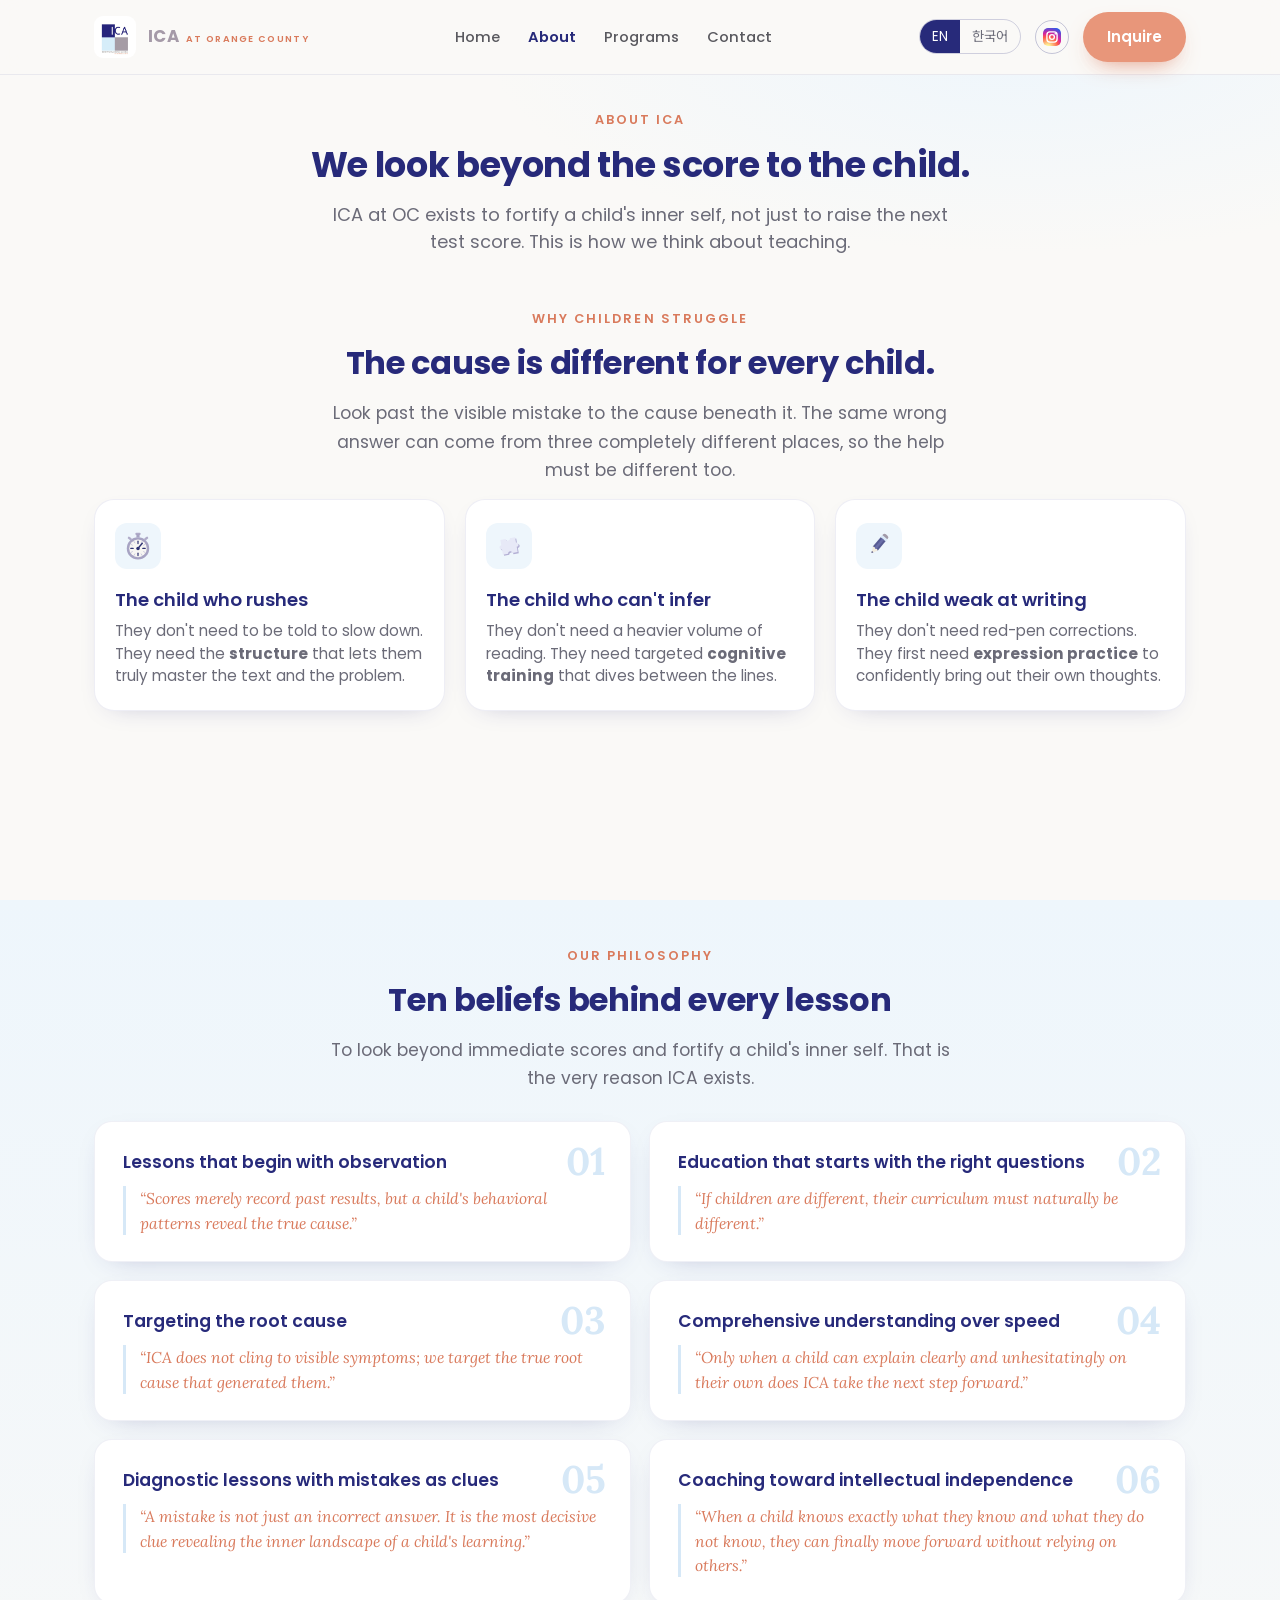
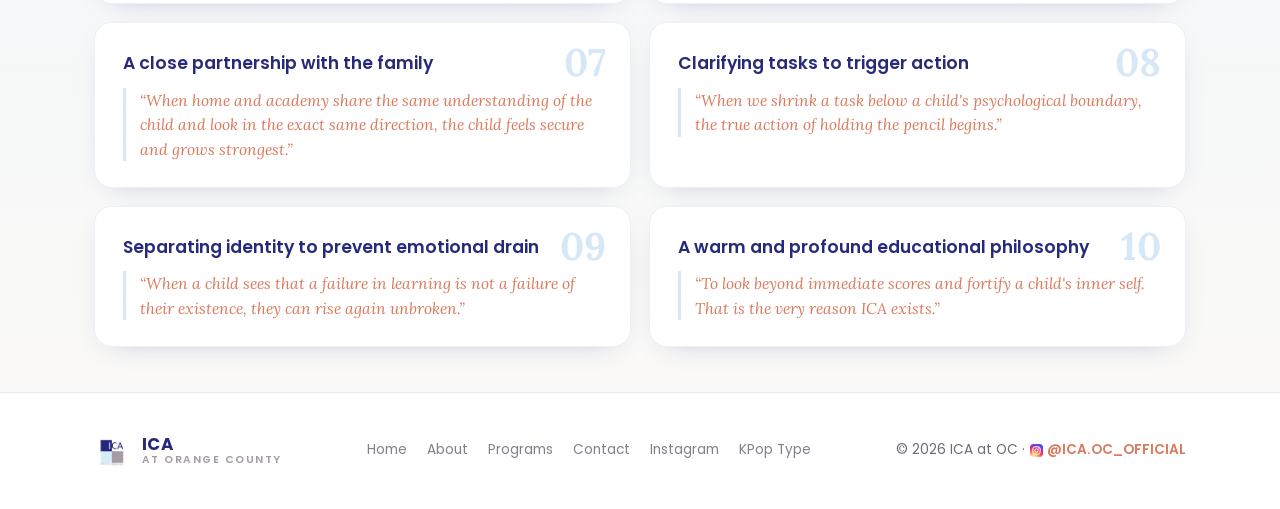
==== about.html @ a051e37c "Header brand on one line: ICA + smaller AT ORANGE COUNTY in logo coral; stacked fallback under 600px" ====
<!DOCTYPE html>
<html lang="en">
<head>
<meta charset="UTF-8" />
<meta name="viewport" content="width=device-width, initial-scale=1.0" />
<title>About — ICA at Orange County</title>
<meta name="description" content="The philosophy of ICA at Orange County: lessons that begin with observation, target the root cause, and fortify each child's inner self." />
<link rel="preconnect" href="https://fonts.googleapis.com" />
<link rel="preconnect" href="https://fonts.gstatic.com" crossorigin />
<link href="https://fonts.googleapis.com/css2?family=Poppins:wght@400;500;600;700&family=Noto+Sans+KR:wght@400;500;700&family=Lora:ital@0;1&display=swap" rel="stylesheet" />
<link rel="icon" type="image/jpeg" href="assets/logo.jpg" />
<link rel="stylesheet" href="assets/styles.css?v=45" />
</head>
<body data-lang="en">

<header>
  <div class="wrap nav">
    <a class="brand" href="index.html">
      <img src="assets/logo.jpg" alt="ICA logo" />
      <span style="line-height:1.15"><b>ICA</b><span>at Orange County</span></span>
    </a>
    <nav class="nav-links" id="navLinks">
      <a href="index.html" data-page="index.html" data-en="Home" data-ko="홈">Home</a>
      <a href="about.html" data-page="about.html" data-en="About" data-ko="소개">About</a>
      <a href="programs.html" data-page="programs.html" data-en="Programs" data-ko="프로그램">Programs</a>
      <a href="contact.html" data-page="contact.html" data-en="Contact" data-ko="문의">Contact</a>
    </nav>
    <div class="nav-actions">
      <div class="lang-toggle" role="group" aria-label="Language">
        <button id="enBtn" class="active" onclick="setLang('en')">EN</button>
        <button id="koBtn" onclick="setLang('ko')">한국어</button>
      </div>
      <a class="insta-btn" href="https://www.instagram.com/ica.oc_official/" target="_blank" rel="noopener" aria-label="Instagram"><img src="assets/instagram-icon.svg" alt="" width="18" height="18" style="border-radius:5px" /></a>
      <a href="contact.html" class="btn" data-en="Inquire" data-ko="상담 문의">Inquire</a>
      <button class="menu-btn" aria-label="menu" onclick="toggleMenu()">☰</button>
    </div>
  </div>
</header>

<!-- PAGE HERO -->
<section class="page-hero">
  <div class="wrap">
    <div class="eyebrow" data-en="About ICA" data-ko="ICA가 바라보는 교육">About ICA</div>
    <h1 data-en="We look beyond the score to the child." data-ko="점수 너머, 아이의 내면을 봅니다.">We look beyond the score to the child.</h1>
    <p data-en="ICA at OC exists to fortify a child's inner self, not just to raise the next test score. This is how we think about teaching." data-ko="ICA at OC는 눈앞의 성적을 올리는 것을 넘어, 아이가 배우는 과정에서 무엇을 느끼고 어떻게 생각하는지를 중요하게 봅니다. 아이의 강점은 살리고, 막히는 지점은 정확히 찾아 스스로 배우는 힘을 키우는 교육을 지향합니다.">ICA at OC exists to fortify a child's inner self, not just to raise the next test score. This is how we think about teaching.</p>
  </div>
</section>

<!-- WHY STRUGGLE -->
<section id="why">
  <div class="wrap">
    <div class="center">
      <div class="eyebrow" data-en="Why children struggle" data-ko="아이가 힘들어하는 이유는 저마다 다릅니다">Why children struggle</div>
      <h2 class="section-title" data-en="The cause is different for every child." data-ko="같은 실수라도, 그 원인은 아이마다 다릅니다.">The cause is different for every child.</h2>
      <p class="section-lead" data-en="Look past the visible mistake to the cause beneath it. The same wrong answer can come from three completely different places, so the help must be different too." data-ko="ICA는 정답을 알려 주기 전에, 아이의 생각이 어디에서 멈췄는지부터 살펴봅니다. 겉으로 드러난 실수는 비슷해 보여도 아이마다 막히는 지점이 다르고, 그 원인이 다르면 필요한 접근 또한 달라지기 때문입니다. 그래서 답을 건네기에 앞서, 아이의 생각이 멈춘 자리를 먼저 짚어냅니다.">Look past the visible mistake to the cause beneath it. The same wrong answer can come from three completely different places, so the help must be different too.</p>
    </div>
    <div class="prog-grid">
      <div class="pillar reveal"><div class="ic"><img src="assets/stopwatch-icon.svg" alt="" /></div><h3 data-en="The child who rushes" data-ko="습관적으로 서두르는 아이">The child who rushes</h3><p data-en="They don't need to be told to slow down. They need the <b>structure</b> that lets them truly master the text and the problem." data-ko="글과 문제를 파악하는 <b>‘구조’</b>를 보여주어야 합니다.">They don't need to be told to slow down. They need the structure that lets them truly master the text and the problem.</p></div>
      <div class="pillar reveal"><div class="ic"><img src="assets/puzzle-icon.svg" alt="" /></div><h3 data-en="The child who can't infer" data-ko="짐작해서 풀거나 추론이 약한 아이">The child who can't infer</h3><p data-en="They don't need a heavier volume of reading. They need targeted <b>cognitive training</b> that dives between the lines." data-ko="무작정 책을 많이 읽는다고 해결되지 않습니다. 글의 행간을 파고들고 논리적으로 생각하는 정교한 <b>‘사고 훈련’</b>이 필요합니다.">They don't need a heavier volume of reading. They need targeted cognitive training that dives between the lines.</p></div>
      <div class="pillar reveal"><div class="ic"><img src="assets/pencil-icon.svg" alt="" /></div><h3 data-en="The child weak at writing" data-ko="생각을 글로 표현하기 어려운 아이">The child weak at writing</h3><p data-en="They don't need red-pen corrections. They first need <b>expression practice</b> to confidently bring out their own thoughts." data-ko="맞춤법이나 문장 오류를 고치기 전에, 자기 생각을 꺼내고 순서 있게 정리하는 경험이 먼저입니다. 표현에 대한 자신감이 생기면 글의 구조와 완성도도 함께 자랍니다.">They don't need red-pen corrections. They first need expression practice to confidently bring out their own thoughts.</p></div>
    </div>
  </div>
</section>

<!-- PHILOSOPHY -->
<section id="philosophy" class="philosophy">
  <div class="wrap">
    <div class="center">
      <div class="eyebrow" data-en="Our Philosophy" data-ko="ICA의 교육 원칙">Our Philosophy</div>
      <h2 class="section-title" data-en="Ten beliefs behind every lesson" data-ko="모든 수업에 담긴 변하지 않는 철학">Ten beliefs behind every lesson</h2>
      <p class="section-lead" data-en="To look beyond immediate scores and fortify a child's inner self. That is the very reason ICA exists." data-ko="ICA가 모든 수업에서 지키는 교육 원칙은 아이를 깊이 이해하고 스스로 배우는 힘을 키우는 것입니다.">To look beyond immediate scores and fortify a child's inner self. That is the very reason ICA exists.</p>
    </div>
    <div class="values">
      <div class="value reveal"><div class="n">01</div><h3 data-en="Lessons that begin with observation" data-ko="관찰로부터 시작되는 수업">Lessons that begin with observation</h3><p class="quote" data-en="“Scores merely record past results, but a child's behavioral patterns reveal the true cause.”" data-ko="ICA는 무엇을 가르칠지 정하기 전에 아이를 먼저 정밀하게 읽어냅니다. 학업적인 공백만이 아니라 아이가 어떻게 생각하고 배우고 반응하는지, 그 내면의 태도와 과정까지 함께 살핍니다.">“Scores merely record past results, but a child's behavioral patterns reveal the true cause.”</p></div>
      <div class="value reveal"><div class="n">02</div><h3 data-en="Education that starts with the right questions" data-ko="질문에서 출발하는 교육">Education that starts with the right questions</h3><p class="quote" data-en="“If children are different, their curriculum must naturally be different.”" data-ko="ICA의 수업은 정해진 진도가 아니라 질문에서 시작됩니다. 이 아이가 지금 무엇을 이해하고 어디에서 막히는지, 그 답을 설계도 삼아 오직 그 아이만을 위한 커리큘럼을 만듭니다.">“If children are different, their curriculum must naturally be different.”</p></div>
      <div class="value reveal"><div class="n">03</div><h3 data-en="Targeting the root cause" data-ko="본질적인 원인의 겨냥">Targeting the root cause</h3><p class="quote" data-en="“ICA does not cling to visible symptoms; we target the true root cause that generated them.”" data-ko="아이에게 지금 필요한 것은 ‘더 많이’가 아니라 ‘더 정확하게’입니다. ICA는 눈앞의 증상에 매달리지 않고, 그 증상을 만들어낸 진짜 원인을 찾아 바로잡습니다.">“ICA does not cling to visible symptoms; we target the true root cause that generated them.”</p></div>
      <div class="value reveal"><div class="n">04</div><h3 data-en="Comprehensive understanding over speed" data-ko="속도보다 중요한 온전한 이해">Comprehensive understanding over speed</h3><p class="quote" data-en="“Only when a child can explain clearly and unhesitatingly on their own does ICA take the next step forward.”" data-ko="수업의 목적은 진도를 끝내는 것이 아니라 온전한 이해를 돕는 것입니다. ICA의 수업 속도는 진도표가 아니라 오직 아이의 이해가 결정하며, 아이가 막힘없이 스스로 설명할 수 있을 때 비로소 다음 단계로 나아갑니다.">“Only when a child can explain clearly and unhesitatingly on their own does ICA take the next step forward.”</p></div>
      <div class="value reveal"><div class="n">05</div><h3 data-en="Diagnostic lessons with mistakes as clues" data-ko="실수를 단서로 삼는 진단적 수업">Diagnostic lessons with mistakes as clues</h3><p class="quote" data-en="“A mistake is not just an incorrect answer. It is the most decisive clue revealing the inner landscape of a child's learning.”" data-ko="아이의 오답은 학습 내면을 보여주는 가장 결정적인 ‘단서’입니다. ICA는 실수라는 단서를 집요하게 추적하여 아이가 스스로 문제를 해결해 나가도록 수업을 정교하게 설계합니다.">“A mistake is not just an incorrect answer. It is the most decisive clue revealing the inner landscape of a child's learning.”</p></div>
      <div class="value reveal"><div class="n">06</div><h3 data-en="Coaching toward intellectual independence" data-ko="독립적인 주체로 이끄는 코칭">Coaching toward intellectual independence</h3><p class="quote" data-en="“When a child knows exactly what they know and what they do not know, they can finally move forward without relying on others.”" data-ko="ICA의 코칭은 과제를 끝내도록 돕는 것을 넘어, 아이가 스스로 생각하는 힘을 기르도록 이끕니다. 내가 무엇을 알고 무엇을 모르는지 스스로 알 때, 아이는 누군가에게 의존하지 않고 독립적인 학습자로 나아갑니다.">“When a child knows exactly what they know and what they do not know, they can finally move forward without relying on others.”</p></div>
      <div class="value reveal"><div class="n">07</div><h3 data-en="A close partnership with the family" data-ko="가정과의 긴밀한 파트너십">A close partnership with the family</h3><p class="quote" data-en="“When home and academy share the same understanding of the child and look in the exact same direction, the child feels secure and grows strongest.”" data-ko="ICA는 아이의 성장을 위해 가정과 긴밀하게 소통합니다. 집에서는 결과만 보이고 진짜 원인은 잘 드러나지 않기에, 수업에서 읽어낸 아이의 학습 패턴과 변화를 가정과 투명하게 공유하며 같은 방향을 맞춰 갑니다.">“When home and academy share the same understanding of the child and look in the exact same direction, the child feels secure and grows strongest.”</p></div>
      <div class="value reveal"><div class="n">08</div><h3 data-en="Clarifying tasks to trigger action" data-ko="행동을 촉발하는 과제의 명료화">Clarifying tasks to trigger action</h3><p class="quote" data-en="“When we shrink a task below a child's psychological boundary, the true action of holding the pencil begins.”" data-ko="아이가 과제 앞에서 멈추는 것은 게으름이 아니라, 막막한 부피감에 압도당했기 때문입니다. ICA는 ‘일단 해봐’라고 다그치는 대신 과제를 감당할 수 있는 가장 작은 단위로 쪼개어, 아이가 지금 당장 시작할 수 있게 돕습니다.">“When we shrink a task below a child's psychological boundary, the true action of holding the pencil begins.”</p></div>
      <div class="value reveal"><div class="n">09</div><h3 data-en="Separating identity to prevent emotional drain" data-ko="감정적 소모를 막는 정체성의 분리">Separating identity to prevent emotional drain</h3><p class="quote" data-en="“When a child sees that a failure in learning is not a failure of their existence, they can rise again unbroken.”" data-ko="‘학생’이라는 하나의 정체성에 자신을 모두 걸면, 작은 실패에도 마음이 통째로 흔들립니다. ICA는 공부하는 자아와 한 사람으로서의 자아를 분리해, 학습에서의 실패가 곧 나의 실패가 아님을 깨닫고 다시 일어서는 힘을 기르도록 돕습니다.">“When a child sees that a failure in learning is not a failure of their existence, they can rise again unbroken.”</p></div>
      <div class="value reveal"><div class="n">10</div><h3 data-en="A warm and profound educational philosophy" data-ko="따뜻하고 깊은 교육 철학">A warm and profound educational philosophy</h3><p class="quote" data-en="“To look beyond immediate scores and fortify a child's inner self. That is the very reason ICA exists.”" data-ko="ICA가 특별한 이유는 가르치는 기술이 아니라, 학생을 바라보는 따뜻하고 깊은 시선에 있습니다. 우리는 모든 아이가 먼저 깊이 이해받아야 할 존재라고 믿으며, 눈앞의 점수를 넘어 아이의 내면을 단단하게 키우는 것을 목표로 합니다.">“To look beyond immediate scores and fortify a child's inner self. That is the very reason ICA exists.”</p></div>
    </div>
  </div>
</section>

<footer>
  <div class="wrap foot">
    <a class="brand" href="index.html">
      <img src="assets/logo.jpg" alt="ICA" style="width:36px;height:36px;border-radius:8px" />
      <span style="line-height:1.15"><b>ICA</b><span>at Orange County</span></span>
    </a>
    <nav class="foot-links">
      <a href="index.html" data-en="Home" data-ko="홈">Home</a>
      <a href="about.html" data-en="About" data-ko="소개">About</a>
      <a href="programs.html" data-en="Programs" data-ko="프로그램">Programs</a>
      <a href="contact.html" data-en="Contact" data-ko="문의">Contact</a>
      <a href="https://www.instagram.com/ica.oc_official/" target="_blank" rel="noopener">Instagram</a>
      <a href="https://www.kpoptype.com/" target="_blank" rel="noopener">KPop Type</a>
    </nav>
    <div style="display:flex;align-items:center;gap:5px;white-space:nowrap">© 2026 ICA at OC · <a href="https://www.instagram.com/ica.oc_official/" target="_blank" rel="noopener" style="color:var(--coral-deep);font-weight:600;display:inline-flex;align-items:center;gap:4px"><img src="assets/instagram-icon.svg" alt="" width="13" height="13" style="border-radius:3px" />@ICA.OC_OFFICIAL</a></div>
  </div>
</footer>

<script src="assets/app.js?v=45"></script>
</body>
</html>
---- assets/styles.css ----
:root{
  --navy:#272a7a; --navy-deep:#1d2060; --blue:#d6e8f7; --blue-soft:#eef6fc;
  --mauve:#a59aa8; --coral:#e8967a; --coral-deep:#d97a5c; --ink:#2c2c34;
  --muted:#6b6b78; --bg:#faf9f7; --white:#ffffff; --radius:20px;
  --shadow:0 18px 50px -25px rgba(39,42,122,.45);
  --shadow-sm:0 8px 28px -18px rgba(39,42,122,.4);
  --maxw:1140px;
  --font:"Poppins","Noto Sans KR",system-ui,-apple-system,sans-serif;
}
html[data-lang="ko"]{ --font:"Noto Sans KR","Poppins",system-ui,sans-serif; }
*{box-sizing:border-box;margin:0;padding:0}
html{scroll-behavior:smooth}
body{font-family:var(--font);color:var(--ink);background:var(--bg);line-height:1.65;-webkit-font-smoothing:antialiased}
html[data-lang="ko"] body{line-height:1.75}
img{max-width:100%;display:block}
a{color:inherit;text-decoration:none}
.wrap{max-width:var(--maxw);margin:0 auto;padding:0 24px}
/* --vhx: continuous height-based spacing (0 at ≤768px tall, grows with height, capped).
   --fit: closed-loop compression factor set by app.js — 1 = comfortable, 0 = max compact.
   JS measures the real first-viewport block and lowers --fit only as much as needed,
   so the layout self-corrects on ANY monitor/device, both languages. */
html{--vhx:clamp(0px, calc((100vh - 768px) * 0.6), 100px);--fit:1}
section{padding:calc(6px + (18px + var(--vhx)*0.26)*var(--fit)) 0}
.eyebrow{font-size:.8rem;font-weight:600;letter-spacing:.16em;text-transform:uppercase;color:var(--coral-deep);margin-bottom:calc(6px + 8px*var(--fit))}
html[data-lang="ko"] .eyebrow{letter-spacing:.05em;text-transform:none}
h2.section-title{font-size:clamp(1.45rem,2.8vw,2rem);font-weight:700;color:var(--navy);line-height:1.25;margin-bottom:calc(6px + 10px*var(--fit));letter-spacing:-.01em}
.section-lead{font-size:calc(1rem + .08rem*var(--fit));line-height:calc(1.4 + .25*var(--fit));color:var(--muted);max-width:640px}
.center{text-align:center}
.center .section-lead{margin-left:auto;margin-right:auto}

/* HEADER */
header{position:sticky;top:0;z-index:50;background:rgba(250,249,247,.9);backdrop-filter:blur(12px);border-bottom:1px solid rgba(39,42,122,.08)}
.nav{display:flex;align-items:center;justify-content:space-between;height:74px}
.brand{display:flex;align-items:center;gap:12px;font-weight:600;color:var(--navy)}
.brand img{width:42px;height:42px;border-radius:9px;object-fit:cover}
.brand b{font-size:1.05rem;letter-spacing:.02em}
.brand span{display:block;font-size:.66rem;letter-spacing:.14em;color:var(--mauve);text-transform:uppercase;font-weight:600}
.nav .brand > span{display:flex;align-items:baseline;gap:7px}
.nav .brand span span{display:inline;font-size:.58rem;color:var(--coral-deep);white-space:nowrap}
@media(max-width:600px){.nav .brand > span{display:block}.nav .brand span span{display:block}}
.nav-links{display:flex;align-items:center;gap:28px}
.nav-links a{font-size:.92rem;font-weight:500;color:var(--ink);opacity:.78;transition:opacity .2s,color .2s}
.nav-links a:hover{opacity:1;color:var(--navy)}
.nav-links a.active{opacity:1;color:var(--navy);font-weight:600}
.nav-actions{display:flex;align-items:center;gap:14px}
.lang-toggle{display:flex;border:1px solid rgba(39,42,122,.2);border-radius:999px;overflow:hidden;font-size:.8rem;font-weight:600}
.lang-toggle button{padding:6px 12px;background:transparent;border:0;cursor:pointer;color:var(--muted);font-family:var(--font)}
.lang-toggle button.active{background:var(--navy);color:#fff}
.btn{display:inline-flex;align-items:center;gap:8px;background:var(--coral);color:#fff;font-weight:600;padding:12px 24px;border-radius:999px;font-size:.95rem;transition:transform .2s,box-shadow .2s,background .2s;box-shadow:0 10px 24px -12px rgba(217,122,92,.9);cursor:pointer;border:0;font-family:var(--font)}
.btn:hover{transform:translateY(-2px);background:var(--coral-deep)}
.btn.ghost{background:transparent;color:var(--navy);border:1.5px solid rgba(39,42,122,.25);box-shadow:none}
.btn.ghost:hover{background:var(--navy);color:#fff}
.insta-btn{display:inline-flex;align-items:center;justify-content:center;width:34px;height:34px;border-radius:50%;border:1.5px solid rgba(39,42,122,.25);color:var(--navy);flex:0 0 auto}
.insta-btn:hover{border-color:var(--coral-deep);color:var(--coral-deep)}
.hero-insta{display:inline-flex;align-items:center;gap:7px;margin-top:calc(10px + 8px*var(--fit));font-weight:600;font-size:.9rem;color:var(--coral-deep)}
.hero-insta:hover{text-decoration:underline}
.menu-btn{display:none;background:none;border:0;cursor:pointer;font-size:1.6rem;color:var(--navy)}

/* PAGE HERO (inner pages) */
.page-hero{background:radial-gradient(900px 360px at 80% -20%, var(--blue-soft), transparent 60%);padding:calc(4px + (6px + var(--vhx)*0.3)*var(--fit)) 0 calc(1px + (3px + var(--vhx)*0.05)*var(--fit));text-align:center}
.page-hero h1{font-size:clamp(1.6rem,3.2vw,2.2rem);color:var(--navy);font-weight:700;line-height:1.2;letter-spacing:-.01em;margin-bottom:calc(4px + clamp(4px,1.4vh,12px)*var(--fit))}
.page-hero p{font-size:calc(1rem + .12rem*var(--fit));line-height:calc(1.35 + .15*var(--fit));color:var(--muted);max-width:640px;margin:0 auto}

/* HOME HERO — text on the left, two small students tucked into the right corner */
.hero{position:relative;padding:0;background:radial-gradient(1000px 460px at 18% -12%, var(--blue-soft), transparent 60%)}
.hero-inner{position:relative;width:100%;display:flex;align-items:center;justify-content:space-between;gap:40px}
/* Desktop: the hero fills the first viewport exactly (header is 74px), so the first
   screen ends cleanly at the fold — no next-section text cut mid-sentence. */
@media(min-width:901px){.hero-inner{min-height:calc(100vh - 74px)}}
.hero-center{max-width:600px;z-index:2;position:relative;padding:calc(14px + (14px + 2vh)*var(--fit)) 0}
.hero h1{font-size:clamp(1.7rem,3.6vw,2.5rem);line-height:1.2;font-weight:700;color:var(--navy);letter-spacing:-.02em}
html[data-lang="ko"] .hero h1{line-height:1.28}
.hero h1 .accent{color:var(--coral-deep)}
.hero .tagline{display:inline-block;font-size:.82rem;font-weight:600;letter-spacing:.16em;text-transform:uppercase;color:var(--navy);background:var(--blue);padding:7px 16px;border-radius:999px;margin-bottom:calc(10px + 12px*var(--fit))}
html[data-lang="ko"] .hero .tagline{letter-spacing:.02em;text-transform:none}
.hero p.sub{font-size:.95rem;line-height:calc(1.55 + .15*var(--fit));color:var(--muted);margin:calc(10px + 10px*var(--fit)) 0 calc(14px + 14px*var(--fit));max-width:500px}
.hero-cta{display:flex;gap:14px;flex-wrap:wrap}
@media(max-width:1024px){.hero-center{max-width:500px}}

/* CARDS / PILLARS */
.pillars{display:grid;grid-template-columns:repeat(4,1fr);gap:22px;margin-top:28px}
.pillar{background:var(--white);border:1px solid rgba(39,42,122,.08);border-radius:var(--radius);padding:28px 24px;box-shadow:var(--shadow-sm);transition:transform .25s}
.pillar:hover{transform:translateY(-6px)}
.pillar .ic{width:46px;height:46px;border-radius:12px;background:var(--blue-soft);display:flex;align-items:center;justify-content:center;font-size:1.4rem;margin-bottom:16px}
.pillar .ic img{width:32px;height:32px;display:block}
.pillar h3{font-size:1.13rem;color:var(--navy);margin-bottom:6px;font-weight:600}
.pillar p{font-size:.95rem;line-height:1.5;color:var(--muted)}
.prog-meta{display:inline-block;font-size:.82rem;font-weight:700;letter-spacing:.02em;color:var(--navy);background:var(--blue);padding:5px 11px;border-radius:999px;margin-bottom:0}
.prog-meta.premium{color:#fff;background:var(--coral)}
.prog-head{display:flex;align-items:center;justify-content:space-between;gap:10px;margin-bottom:10px}
.prog-logo{height:20px;width:auto;max-width:42%;object-fit:contain;flex-shrink:1}
.prog-icon{height:34px;width:34px;object-fit:contain;flex-shrink:0}

/* CTA BAND */
.cta-band{background:var(--white);border:1px solid rgba(39,42,122,.1);color:var(--ink);border-radius:var(--radius);padding:48px;text-align:center;margin:0 auto;box-shadow:var(--shadow-sm)}
.cta-band h2{font-size:clamp(1.5rem,3vw,2.1rem);font-weight:700;margin-bottom:12px;color:var(--navy)}
.cta-band p{color:var(--muted);max-width:520px;margin:0 auto 26px}
.cta-actions{display:flex;gap:10px;justify-content:center;align-items:center;flex-wrap:wrap}

/* INSTAGRAM GALLERY (masonry, no crop) */
.ig-grid{columns:3;column-gap:20px;margin-top:50px}
.ig-card{break-inside:avoid;margin:0 0 20px;border-radius:18px;overflow:hidden;box-shadow:var(--shadow-sm);border:1px solid rgba(39,42,122,.07);background:var(--white);transition:transform .25s}
.ig-card:hover{transform:translateY(-4px)}
.ig-card img{width:100%;height:auto;display:block}

/* PHILOSOPHY */
.philosophy{background:linear-gradient(180deg,var(--blue-soft),var(--bg))}
.values{display:grid;grid-template-columns:repeat(2,1fr);gap:18px;margin-top:28px}
.value{background:var(--white);border-radius:18px;padding:26px 28px;border:1px solid rgba(39,42,122,.07);box-shadow:var(--shadow-sm);position:relative}
.value .n{font-family:"Lora",serif;font-size:2.4rem;color:var(--blue);font-weight:700;line-height:1;position:absolute;top:20px;right:24px}
.value h3{font-size:1.08rem;color:var(--navy);font-weight:600;margin-bottom:10px;padding-right:42px}
.value .quote{font-family:"Lora","Noto Sans KR",serif;font-style:italic;color:var(--coral-deep);font-size:.98rem;line-height:1.55;border-left:3px solid var(--blue);padding-left:14px}
html[data-lang="ko"] .value .quote{font-style:normal;font-family:var(--font);color:var(--ink);border-left-color:var(--blue);font-size:.94rem;line-height:1.7}

/* HOW IT WORKS */
.steps{display:grid;grid-template-columns:repeat(4,1fr);gap:22px;margin-top:28px}
.step{position:relative;padding-top:18px}
.step .dot{width:54px;height:54px;border-radius:50%;background:var(--white);border:2px solid var(--blue);color:var(--navy);display:flex;align-items:center;justify-content:center;font-weight:700;font-size:1.2rem;box-shadow:var(--shadow-sm);margin-bottom:18px}
.step h3{font-size:1.05rem;color:var(--navy);font-weight:600;margin-bottom:8px}
.step p{font-size:.9rem;color:var(--muted)}
.membership-note{margin-top:28px;background:var(--white);border:1px dashed var(--mauve);border-radius:var(--radius);padding:22px 26px;display:flex;gap:18px;align-items:flex-start}
.membership-note .ic{font-size:1.6rem}
.membership-note p{font-size:.96rem;color:var(--muted)}
.membership-note b{color:var(--navy)}

/* CONTACT — the ENTIRE page (hero + grid + footer) must fit one viewport on desktop,
   in both languages. All vertical spacing here is --fit-compressible. */
.contact-section{padding-top:calc(4px + 36px*var(--fit))}
.contact-grid{display:grid;grid-template-columns:1fr 1fr;gap:50px;align-items:center}
.contact-actions{margin-top:calc(8px + 18px*var(--fit));display:flex;gap:14px;flex-wrap:wrap}
.contact-card{background:var(--white);color:var(--ink);border:1px solid rgba(39,42,122,.1);border-radius:var(--radius);padding:calc(12px + 22px*var(--fit)) 34px;box-shadow:var(--shadow-sm)}
.contact-card .who{font-size:1.3rem;font-weight:600;margin-bottom:4px;color:var(--navy)}
.contact-card .role{font-size:.85rem;color:var(--coral-deep);letter-spacing:.04em;margin-bottom:calc(8px + 14px*var(--fit))}
.contact-row{display:flex;align-items:center;gap:14px;padding:calc(5px + 8px*var(--fit)) 0;border-top:1px solid rgba(39,42,122,.1);font-size:1rem}
.contact-row .ic{width:38px;height:38px;border-radius:50%;background:var(--blue-soft);color:var(--navy);display:flex;align-items:center;justify-content:center;font-size:1.05rem;flex-shrink:0}
.contact-row a:hover{color:var(--coral-deep)}
.contact-row small{display:block;color:var(--muted);font-size:.78rem}
.contact-intro h2.section-title{margin-bottom:14px}

/* FOOTER */
footer{background:var(--white);border-top:1px solid rgba(39,42,122,.1);color:var(--muted);padding:calc(8px + 32px*var(--fit)) 0;font-size:.85rem}
.foot{display:flex;justify-content:space-between;align-items:center;gap:20px;flex-wrap:wrap}
.foot .brand b{color:var(--navy)}
.foot .brand span{color:var(--mauve)}
.foot-links{display:flex;gap:20px;flex-wrap:wrap}
.foot-links a{opacity:.85}
.foot-links a:hover{opacity:1;color:var(--navy)}

/* language-aware visibility */
html[data-lang="en"] .ko-only{display:none}
html[data-lang="ko"] .en-only{display:none}
.lang-note{max-width:560px;margin:50px auto 0;background:var(--white);border:1px solid rgba(39,42,122,.1);border-radius:var(--radius);padding:40px;text-align:center;box-shadow:var(--shadow-sm)}
.lang-note p{color:var(--muted);margin-bottom:22px}

/* reveal */
.reveal{opacity:0;transform:translateY(24px);transition:opacity .7s ease,transform .7s ease}
.reveal.in{opacity:1;transform:none}
html.measuring .reveal{transform:none!important;transition:none!important}

@media(max-width:900px){
  .hero-cta{justify-content:center}
  .hero p.sub{margin-left:auto;margin-right:auto}
  .pillars{grid-template-columns:repeat(2,1fr)}
  .values{grid-template-columns:1fr}
  .steps{grid-template-columns:repeat(2,1fr)}
  .contact-grid{grid-template-columns:1fr}
  .ig-grid{columns:2}
  .nav-links{display:none}
  .menu-btn{display:block}
  .nav-links.open{display:flex;position:absolute;top:74px;left:0;right:0;flex-direction:column;background:var(--bg);padding:20px 24px;gap:18px;border-bottom:1px solid rgba(39,42,122,.1)}
  .cta-band{padding:40px 24px}
}
@media(max-width:560px){
  section{padding:44px 0}
  .pillars,.steps{grid-template-columns:1fr}
  .nav{height:64px}
  .nav-actions .btn{display:none}
  .nav-actions{gap:10px}
  .ig-grid{columns:1}
}

/* HERO PROGRAMS CARD */
.hero-card{flex-shrink:0;width:440px;margin-top:calc(8px + 12px*var(--fit));background:var(--white);border:1px solid rgba(39,42,122,.1);border-radius:22px;box-shadow:var(--shadow);padding:calc(14px + 8px*var(--fit)) 18px calc(12px + 8px*var(--fit))}
.hero-card-h{font-size:1.1rem;font-weight:700;letter-spacing:0;text-transform:none;color:var(--navy);margin-bottom:12px}
.prog-list{list-style:none;margin:0;padding:0}
.prog-list li{display:flex;align-items:center;justify-content:space-between;gap:8px;padding:calc(7px + 4px*var(--fit)) 0;border-top:1px solid rgba(39,42,122,.08)}
.prog-list li:first-child{border-top:0}
.prog-list .nm{font-size:.88rem;font-weight:500;color:var(--navy);letter-spacing:-.01em;line-height:1.3}
.prog-list .tg{flex-shrink:0;white-space:nowrap;font-size:.7rem;font-weight:700;font-style:normal;padding:4px 8px;border-radius:999px;background:var(--blue);color:var(--navy)}
.prog-list .tg.p{background:var(--coral);color:#fff}
.hero-card-link{display:inline-block;margin-top:14px;font-size:.85rem;font-weight:600;color:var(--coral-deep)}
.hero-card-link:hover{color:var(--coral)}
@media(max-width:900px){
  .hero{min-height:auto;display:block}
  .hero-inner{flex-direction:column;align-items:center;gap:26px}
  .hero-center{text-align:center;max-width:640px;padding:58px 0 0}
  .hero-center .hero-cta{justify-content:center}
  .hero-center p.sub{margin-left:auto;margin-right:auto}
  .hero-card{width:100%;max-width:460px;margin-top:0;margin-bottom:50px}
}

/* PROGRAMS — fit all 6 cards in the first viewport at ANY desktop height.
   Two layers: (1) --vhx scales spacing CONTINUOUSLY with viewport height (no tier gaps);
   (2) --fit is a measurement-driven safety loop (app.js) that compresses the flexible
   share of each value — pattern: calc(FLOOR + FLEX*var(--fit)) — until the last card
   truly fits. No fixed-height / overflow:hidden / transform:scale / zoom / ellipsis. */
.page-programs .wrap{max-width:1280px}
.page-programs .page-hero p{max-width:760px}
.page-programs .page-hero{padding:calc(4px + (4px + var(--vhx)*0.34)*var(--fit)) 0 calc(1px + (1px + var(--vhx)*0.05)*var(--fit))}
.page-programs .page-hero .eyebrow{margin-bottom:calc(3px + (2px + var(--vhx)*0.05)*var(--fit))}
.page-programs .page-hero h1{margin-bottom:calc(2px + (2px + var(--vhx)*0.05)*var(--fit))}
.programs-section{padding-top:calc(3px + (3px + var(--vhx)*0.06)*var(--fit));padding-bottom:clamp(28px,4.5vh,52px)}
.prog-grid{display:grid;grid-template-columns:repeat(3,1fr);gap:calc(10px + (2px + var(--vhx)*0.10)*var(--fit));margin-top:calc(5px + (3px + var(--vhx)*0.08)*var(--fit))}
.prog-grid .pillar{padding:calc(7px + (5px + var(--vhx)*0.13)*var(--fit)) 20px}
.prog-grid .pillar p{line-height:calc(1.35 + .15*var(--fit))}
.prog-grid .prog-head{margin-bottom:calc(4px + (2px + var(--vhx)*0.05)*var(--fit))}
.prog-grid .pillar h3{margin-bottom:calc(2px + (1px + var(--vhx)*0.03)*var(--fit))}
.prog-grid.labs{grid-template-columns:repeat(2,1fr)}
.prog-grid.labs .pillar:nth-child(5){grid-column:1/-1}
.prog-group-head{margin-top:calc(16px + 20px*var(--fit))}
@media(max-width:980px){.prog-grid{grid-template-columns:repeat(2,1fr)}}
@media(max-width:620px){.prog-grid{grid-template-columns:1fr}}

@media(max-width:620px){.prog-grid.labs{grid-template-columns:1fr}.prog-grid.labs .pillar:nth-child(5){grid-column:auto}}
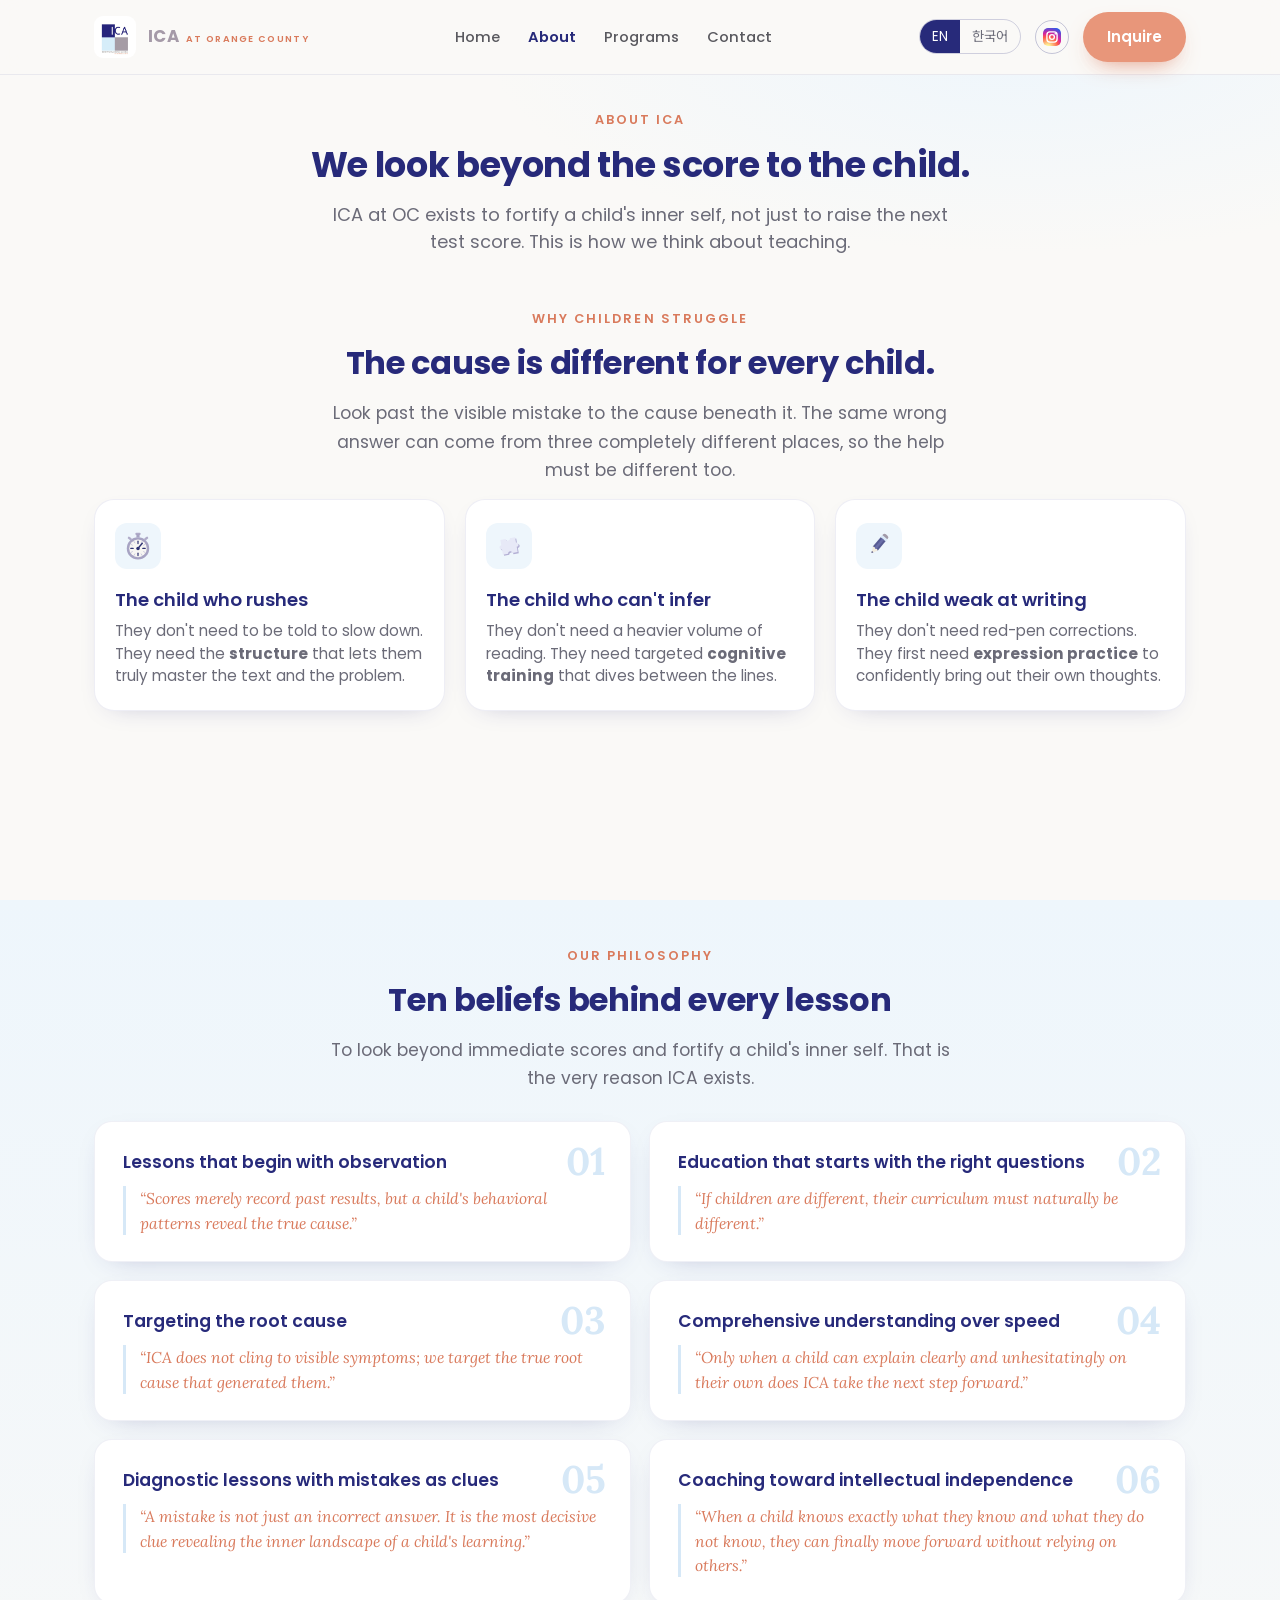
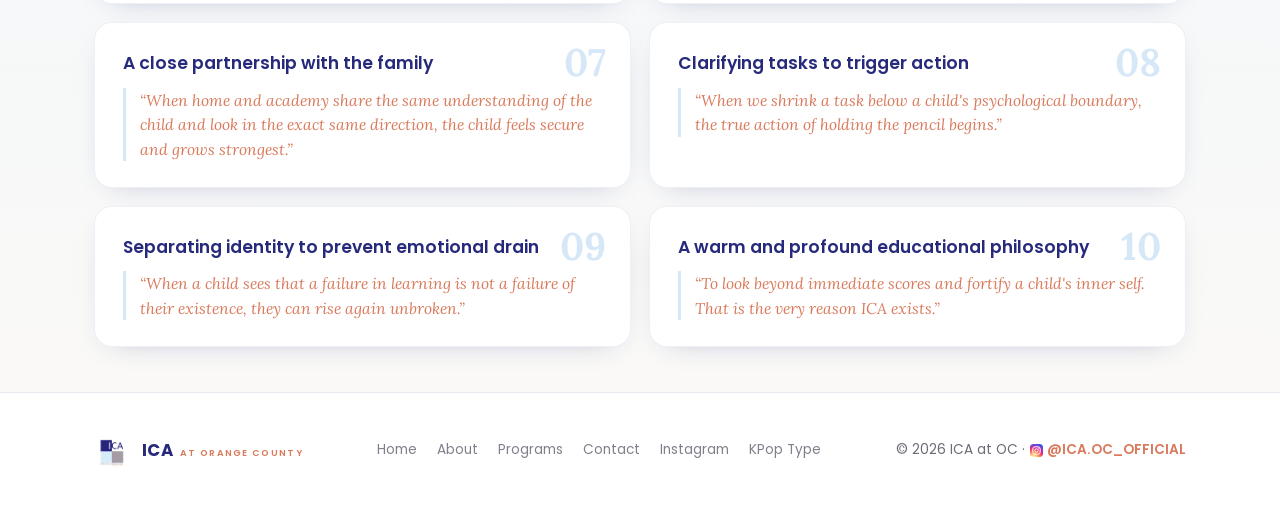
==== commit 8cdd9232: "Drop diamond icon from membership note; brand one-liner (coral, smaller AT ORANGE COUNTY) extended t" ====
--- a/about.html
+++ b/about.html
@@ -9,7 +9,7 @@
 <link rel="preconnect" href="https://fonts.gstatic.com" crossorigin />
 <link href="https://fonts.googleapis.com/css2?family=Poppins:wght@400;500;600;700&family=Noto+Sans+KR:wght@400;500;700&family=Lora:ital@0;1&display=swap" rel="stylesheet" />
 <link rel="icon" type="image/jpeg" href="assets/logo.jpg" />
-<link rel="stylesheet" href="assets/styles.css?v=45" />
+<link rel="stylesheet" href="assets/styles.css?v=46" />
 </head>
 <body data-lang="en">
 
@@ -103,6 +103,6 @@
   </div>
 </footer>
 
-<script src="assets/app.js?v=45"></script>
+<script src="assets/app.js?v=46"></script>
 </body>
 </html>
--- a/assets/styles.css
+++ b/assets/styles.css
@@ -35,8 +35,8 @@
 .brand img{width:42px;height:42px;border-radius:9px;object-fit:cover}
 .brand b{font-size:1.05rem;letter-spacing:.02em}
 .brand span{display:block;font-size:.66rem;letter-spacing:.14em;color:var(--mauve);text-transform:uppercase;font-weight:600}
-.nav .brand > span{display:flex;align-items:baseline;gap:7px}
-.nav .brand span span{display:inline;font-size:.58rem;color:var(--coral-deep);white-space:nowrap}
+.brand > span{display:flex;align-items:baseline;gap:7px}
+.brand span span{display:inline;font-size:.58rem;color:var(--coral-deep);white-space:nowrap}
 @media(max-width:600px){.nav .brand > span{display:block}.nav .brand span span{display:block}}
 .nav-links{display:flex;align-items:center;gap:28px}
 .nav-links a{font-size:.92rem;font-weight:500;color:var(--ink);opacity:.78;transition:opacity .2s,color .2s}
@@ -141,7 +141,6 @@
 footer{background:var(--white);border-top:1px solid rgba(39,42,122,.1);color:var(--muted);padding:calc(8px + 32px*var(--fit)) 0;font-size:.85rem}
 .foot{display:flex;justify-content:space-between;align-items:center;gap:20px;flex-wrap:wrap}
 .foot .brand b{color:var(--navy)}
-.foot .brand span{color:var(--mauve)}
 .foot-links{display:flex;gap:20px;flex-wrap:wrap}
 .foot-links a{opacity:.85}
 .foot-links a:hover{opacity:1;color:var(--navy)}
